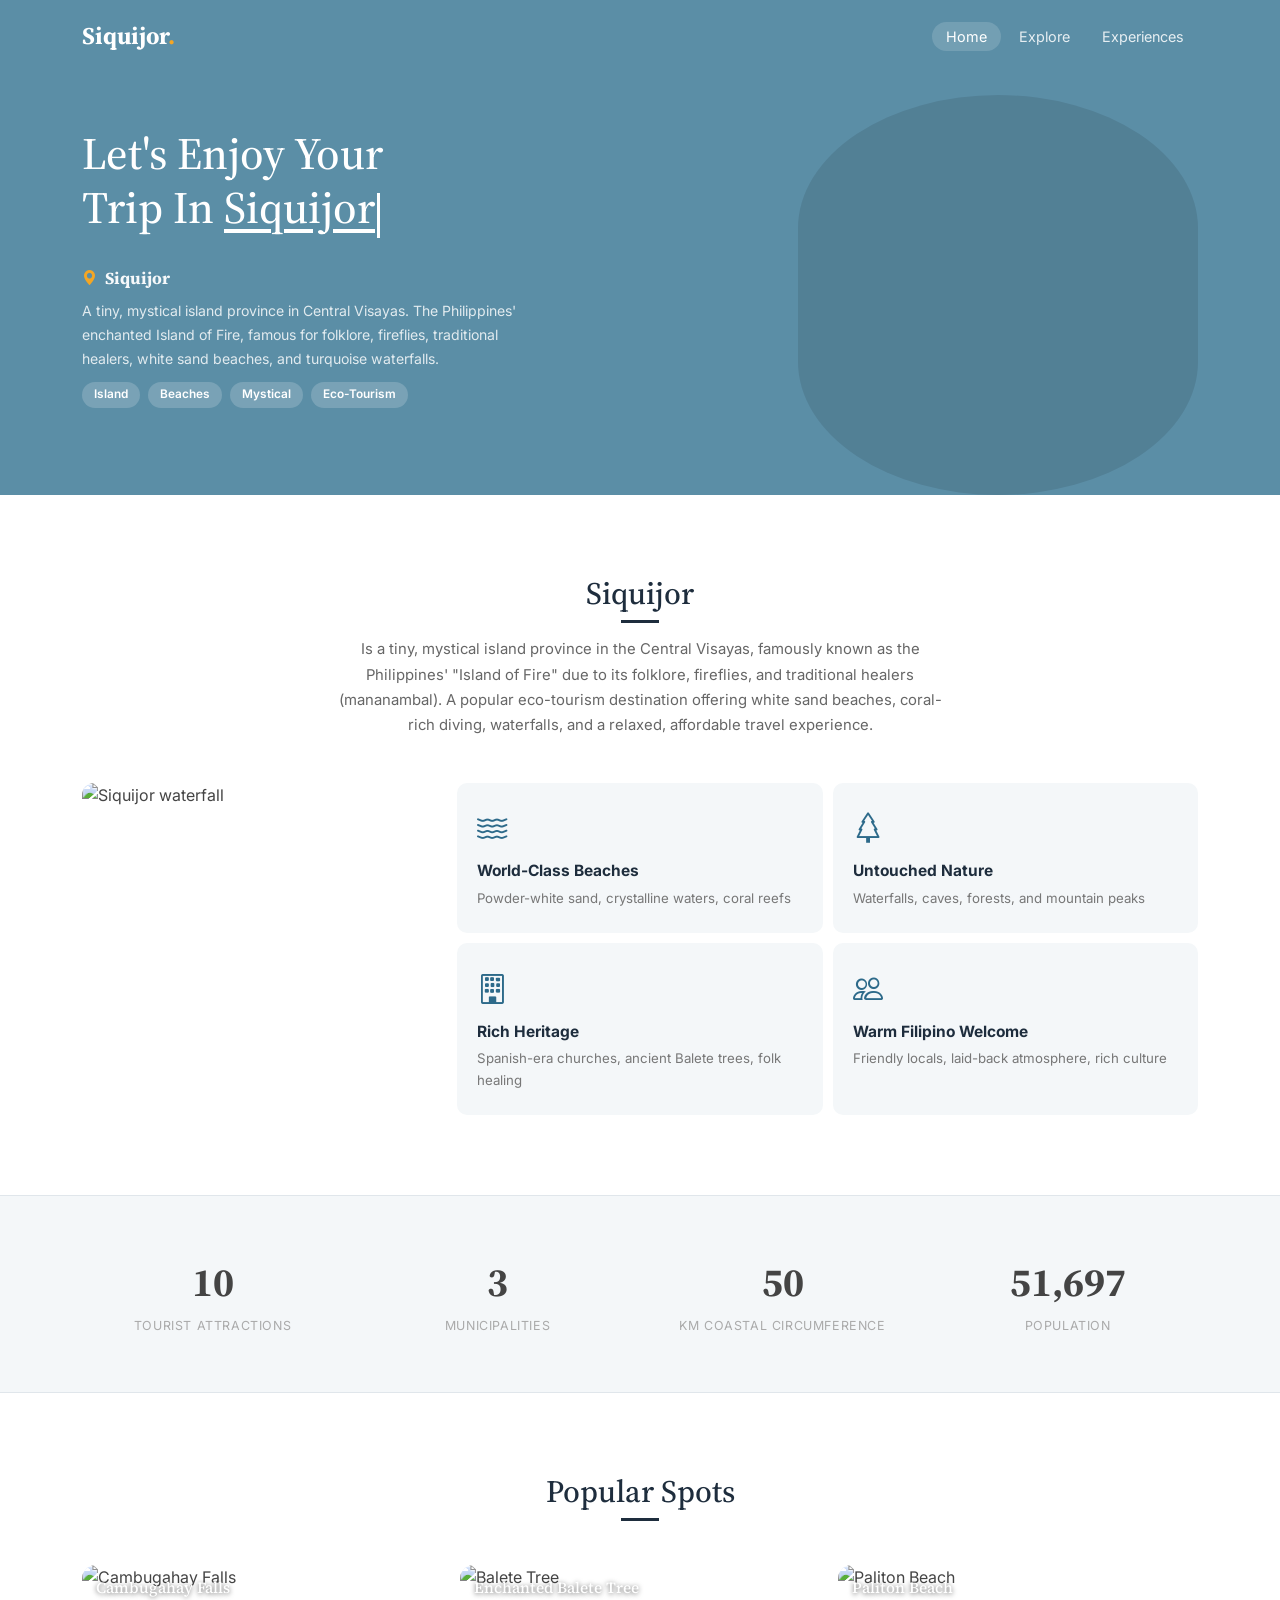
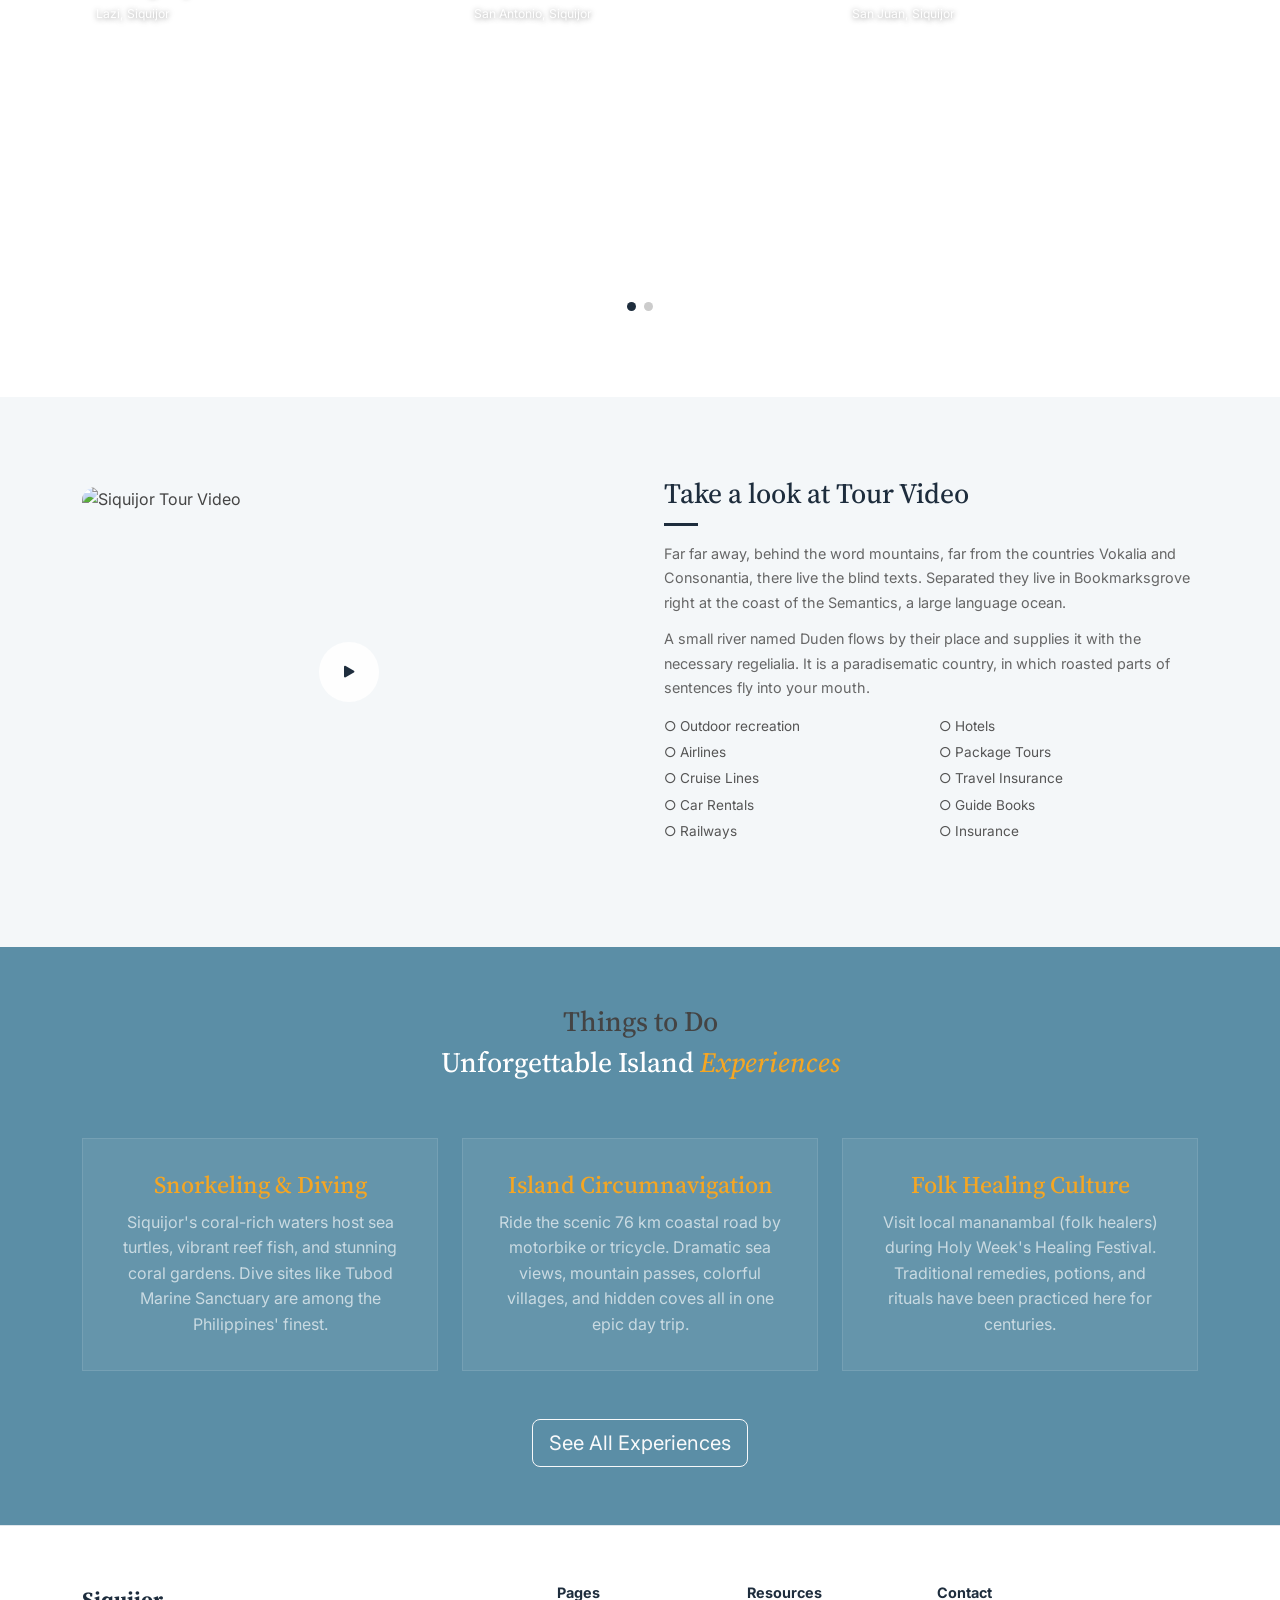
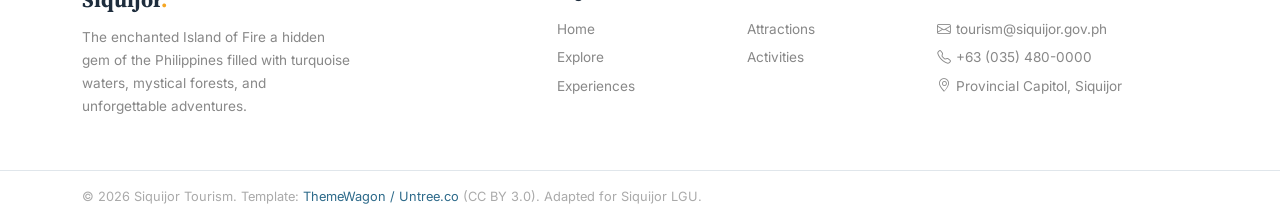
==== index.html @ eb61f253 "Add files via upload" ====
<!doctype html>
<html lang="en">
<head>
  <meta charset="utf-8">
  <meta name="viewport" content="width=device-width, initial-scale=1, shrink-to-fit=no">
  <link rel="preconnect" href="https://fonts.googleapis.com">
  <link rel="preconnect" href="https://fonts.gstatic.com" crossorigin>
  <link href="https://fonts.googleapis.com/css2?family=Source+Serif+Pro:wght@400;700&family=Inter:wght@400;600;700&display=swap" rel="stylesheet">
  <link rel="stylesheet" href="https://cdn.jsdelivr.net/npm/bootstrap@5.3.2/dist/css/bootstrap.min.css">
  <link rel="stylesheet" href="https://cdn.jsdelivr.net/npm/bootstrap-icons@1.11.3/font/bootstrap-icons.min.css">
  <title>Siquijor – Island of Fire and Enchantment | Philippines</title>
  <style>
    :root {
      --primary: #2d6a8a;
      --teal-hero: #5b8ea6;
      --dark: #1e2d3d;
      --text: #444;
      --light-bg: #f4f7f9;
      --border: #e0e6eb;
      --accent: #f5a623;
    }
    *, *::before, *::after { box-sizing: border-box; margin: 0; padding: 0; }
    html { scroll-behavior: smooth; }
    body { font-family: 'Inter', sans-serif; color: var(--text); background: #fff; overflow-x: hidden; }
    h1, h2, h3, h4 { font-family: 'Source Serif Pro', serif; }
    a { text-decoration: none; color: inherit; }

    .site-nav {
      position: absolute; top: 0; left: 0; right: 0;
      z-index: 200; padding: 18px 0;
    }
    .nav-inner { display: flex; align-items: center; justify-content: space-between; }
    .logo { font-family: 'Source Serif Pro', serif; font-size: 1.5rem; font-weight: 700; color: #fff; }
    .logo .dot { color: var(--accent); }
    .nav-menu { list-style: none; display: flex; gap: 4px; margin: 0; padding: 0; }
    .nav-menu a {
      color: rgba(255,255,255,0.85); font-size: 0.9rem;
      padding: 6px 14px; border-radius: 20px; transition: background 0.2s;
    }
    .nav-menu a:hover, .nav-menu a.active { color: #fff; background: rgba(255,255,255,0.15); }
    .nav-toggle { display: none; background: none; border: none; cursor: pointer; padding: 4px; }
    .nav-toggle span { display: block; width: 22px; height: 2px; background: #fff; margin: 5px 0; border-radius: 2px; }

    .hero {
      background: var(--teal-hero);
      padding: 95px 0 55px;
      position: relative;
      overflow: visible;
      min-height: 460px;
    }
    .hero-layout {
      display: flex;
      align-items: center;
      justify-content: space-between;
      gap: 30px;
    }
    .hero-left { flex: 1 1 400px; max-width: 580px; }
    .hero-right { flex: 0 0 auto; align-self: flex-end; margin-bottom: -55px; margin-left: -50px; }

    .hero-left h1 {
      font-size: clamp(1.9rem, 3.5vw, 2.8rem);
      color: #fff; line-height: 1.2; margin-bottom: 28px;
    }
    .typed-wrap { white-space: nowrap; }
    .typed-word { text-decoration: underline; text-underline-offset: 6px; }
    .typed-cursor {
      display: inline-block;
      width: 3px; height: 1em;
      background: #fff;
      margin-left: 2px;
      vertical-align: text-bottom;
      animation: blink 0.7s step-end infinite;
    }
    @keyframes blink { 0%,100%{opacity:1} 50%{opacity:0} }

    .slide-desc { margin-top: 22px; max-width: 440px; }
    .slide-desc .dest-name {
      font-family: 'Source Serif Pro', serif;
      font-size: 1.05rem; font-weight: 700;
      color: rgba(255,255,255,0.95); margin-bottom: 8px;
      display: flex; align-items: center; gap: 8px;
    }
    .slide-desc .dest-name i { font-size: 0.95rem; color: var(--accent); }
    .slide-desc p { font-size: 0.88rem; color: rgba(255,255,255,0.82); line-height: 1.7; margin: 0; }
    .slide-desc .dest-tags { display: flex; gap: 8px; margin-top: 12px; flex-wrap: wrap; }
    .slide-desc .tag {
      background: rgba(255,255,255,0.18); color: #fff;
      font-size: 0.74rem; font-weight: 600;
      padding: 4px 12px; border-radius: 20px;
    }

    .hero-oval-wrap {
      width: 400px;
      height: 400px;
      position: relative;
    }
    .oval-frame {
      position: absolute; inset: 0;
      border-radius: 60% 60% 60% 60% / 40% 40% 40% 40%;
      overflow: hidden;
      background: rgba(0,0,0,0.1); 
    }
    .oval-slide {
      position: absolute; inset: 0;
      opacity: 0;
      transition: opacity 0.9s ease;
    }
    .oval-slide.active { opacity: 1; }
    .oval-slide img {
      width: 100%; height: 100%;
      object-fit: cover; display: block;
    }

    .section { padding: 80px 0; }
    .section-heading { text-align: center; margin-bottom: 44px; }
    .section-heading h2 { font-size: 1.95rem; color: var(--dark); margin-bottom: 8px; }
    .section-heading .line { width: 38px; height: 3px; background: var(--dark); margin: 0 auto 14px; }
    .section-heading p { color: #666; max-width: 620px; margin: 0 auto; font-size: 0.93rem; line-height: 1.7; }

    .features-grid {
      display: grid;
      grid-template-columns: 1fr 1fr 1fr;
      grid-template-rows: auto auto;
      gap: 10px;
    }
    .feat-img-col {
      grid-row: span 2;
      border-radius: 12px; overflow: hidden;
      min-height: 280px;
    }
    .feat-img-col img { width: 100%; height: 100%; object-fit: cover; display: block; }
    .feat-card {
      background: var(--light-bg); border-radius: 10px;
      padding: 24px 20px; transition: box-shadow 0.2s;
    }
    .feat-card:hover { box-shadow: 0 5px 18px rgba(0,0,0,0.08); }
    .feat-icon { font-size: 1.9rem; color: var(--primary); margin-bottom: 10px; display: block; }
    .feat-card h4 { font-family: 'Inter', sans-serif; font-weight: 700; font-size: 0.97rem; color: var(--dark); margin-bottom: 7px; }
    .feat-card p { font-size: 0.83rem; color: #777; line-height: 1.6; margin: 0; }

    .stats-bar { background: var(--light-bg); padding: 48px 0; border-top: 1px solid var(--border); border-bottom: 1px solid var(--border); }
    .stat-box { text-align: center; padding: 8px; }
    .stat-num { font-family: 'Source Serif Pro', serif; font-size: 2.5rem; font-weight: 700; color: var(--white); display: block; }
    .stat-lbl { font-size: 0.78rem; color: #aaa; text-transform: uppercase; letter-spacing: 0.6px; }

    .carousel-outer { overflow: hidden; }
    .carousel-track { display: flex; gap: 18px; transition: transform 0.45s ease; }
    .spot-card {
      flex: 0 0 calc(33.333% - 12px);
      border-radius: 14px; overflow: hidden;
      position: relative; height: 310px;
    }
    .spot-card img { width: 100%; height: 100%; object-fit: cover; display: block; }
    .spot-label {
      position: absolute; top: 14px; left: 14px; color: #fff;
    }
    .spot-label h4 { font-size: 0.97rem; margin-bottom: 2px; text-shadow: 0 1px 5px rgba(0,0,0,0.65); }
    .spot-label span { font-size: 0.76rem; opacity: 0.85; text-shadow: 0 1px 5px rgba(0,0,0,0.5); }
    .c-dots { text-align: center; margin-top: 18px; }
    .c-dots button {
      width: 9px; height: 9px; border-radius: 50%;
      border: none; background: #ccc; margin: 0 4px;
      cursor: pointer; padding: 0; transition: background 0.2s;
    }
    .c-dots button.on { background: var(--dark); }


    .vid-wrap { position: relative; border-radius: 14px; overflow: hidden; }
    .vid-wrap img { width: 100%; height: 370px; object-fit: cover; display: block; }
    .play-btn {
      position: absolute; top: 50%; left: 50%;
      transform: translate(-50%, -50%);
      width: 60px; height: 60px; background: rgba(255,255,255,0.9);
      border-radius: 50%; display: flex; align-items: center; justify-content: center;
      font-size: 1.3rem; color: var(--dark); transition: all 0.2s; cursor: pointer;
    }
    .play-btn:hover { background: #fff; transform: translate(-50%, -50%) scale(1.1); color: var(--primary); }
    .vid-text h2 { font-size: 1.75rem; color: var(--dark); }
    .vid-divider { width: 34px; height: 3px; background: var(--dark); margin: 12px 0 16px; }
    .vid-text p { color: #666; font-size: 0.9rem; line-height: 1.7; margin-bottom: 12px; }
    .two-list { column-count: 2; column-gap: 16px; list-style: none; padding: 0; margin-bottom: 22px; }
    .two-list li { font-size: 0.85rem; color: #555; padding: 3px 0; }
    .two-list li::before { content: "○  "; }
    .btn-dark { background: var(--teal-hero); color: #fff; padding: 10px 26px; border-radius: 24px; font-size: 0.88rem; font-weight: 600; display: inline-block; transition: background 0.2s; border: none; cursor: pointer; }
    .btn-dark:hover { background: var(--primary); color: #fff; }

    .cta-strip { background: var(--teal-hero); padding: 58px 0; text-align: center; }
    .cta-strip h2 { color: #fff; font-size: 1.75rem; margin-bottom: 10px; }
    .cta-strip p { color: rgba(255,255,255,0.6); margin-bottom: 26px; }
    .btn-wh-out { border: 2px solid #fff; color: #fff; padding: 10px 26px; border-radius: 24px; font-size: 0.88rem; font-weight: 600; display: inline-block; transition: all 0.2s; }
    .btn-wh-out:hover { background: #fff; color: var(--dark); }

    .site-footer { padding: 58px 0 0; border-top: 1px solid var(--border); }
    .f-logo { font-family: 'Source Serif Pro', serif; font-size: 1.35rem; font-weight: 700; color: var(--dark); display: block; margin-bottom: 10px; }
    .f-logo .dot { color: var(--accent); }
    .f-desc { font-size: 0.85rem; color: #888; line-height: 1.7; max-width: 270px; margin-bottom: 14px; }
    .social-row { display: flex; gap: 7px; }
    .social-row a { width: 32px; height: 32px; border-radius: 50%; border: 1px solid var(--border); display: flex; align-items: center; justify-content: center; font-size: 0.82rem; color: #888; transition: all 0.2s; }
    .social-row a:hover { border-color: var(--primary); color: var(--primary); }
    .f-head { font-family: 'Inter', sans-serif; font-weight: 700; font-size: 0.9rem; color: var(--dark); margin-bottom: 14px; }
    .f-links { list-style: none; padding: 0; }
    .f-links li { padding: 4px 0; font-size: 0.85rem; color: #888; display: flex; align-items: center; gap: 5px; }
    .f-links a { color: #888; transition: color 0.2s; }
    .f-links a:hover { color: var(--primary); }
    .f-bottom { margin-top: 38px; border-top: 1px solid var(--border); padding: 16px 0; }
    .f-bottom p { font-size: 0.8rem; color: #aaa; margin: 0; }
    .f-bottom a { color: var(--primary); }

    @media (max-width: 991px) {
      .hero-layout { flex-wrap: wrap; justify-content: center; }
      .hero-left { max-width: 100%; text-align: left; }
      .hero-right { margin: 0 auto; }
      .hero-oval-wrap { width: 260px; height: 320px; }
      .features-grid { grid-template-columns: 1fr 1fr; }
      .feat-img-col { grid-row: 1; grid-column: span 2; min-height: 220px; }
      .spot-card { flex: 0 0 calc(50% - 9px); }
    }
    @media (max-width: 767px) {
      .nav-menu { display: none; flex-direction: column; position: absolute; top: 58px; left: 0; right: 0; background: var(--dark); padding: 14px; z-index: 199; }
      .nav-menu.open { display: flex; }
      .nav-toggle { display: block; }
      .hero-oval-wrap { width: 200px; height: 250px; }
      .features-grid { grid-template-columns: 1fr; }
      .feat-img-col { grid-column: 1; min-height: 180px; }
      .spot-card { flex: 0 0 calc(100% - 9px); }
      .section { padding: 52px 0; }
    }

.food-card {
  background: rgba(255,255,255,0.06);
  border: 1px solid rgba(255,255,255,0.1);
  border-radius: var(--radius);
  padding: 32px 28px;
  text-align: center;
  transition: var(--transition);
}
.food-card:hover {
  background: rgba(255,255,255,0.12);
  transform: translateY(-4px);
}
.food-icon { font-size: 3rem; margin-bottom: 16px; display: block; }
.food-card h4 { color: var(--accent); font-size: 1.5rem; margin-bottom: 10px; }
.food-card p { color: rgba(255,255,255,0.65); font-size: 1rem; line-height: 1.6; margin: 0; }
  </style>
</head>
<body>

<nav class="site-nav">
  <div class="container">
    <div class="nav-inner">
      <a href="index.html" class="logo">Siquijor<span class="dot">.</span></a>
      <ul class="nav-menu" id="navMenu">
        <li><a href="index.html" class="active">Home</a></li>
        <li><a href="explore.html">Explore</a></li>
        <li><a href="experiences.html">Experiences</a></li>
      </ul>
      <button class="nav-toggle" id="navToggle" aria-label="Menu">
        <span></span><span></span><span></span>
      </button>
    </div>
  </div>
</nav>

<div class="hero">
  <div class="container">
    <div class="hero-layout">

      <div class="hero-left">
        <h1>
          Let's Enjoy Your<br>
          Trip In <span class="typed-wrap"><span class="typed-word" id="typedWord"></span><span class="typed-cursor" id="typedCursor"></span></span>
        </h1>
        <div class="slide-desc" id="slideDesc">
            <div class="dest-name"><i class="bi bi-geo-alt-fill"></i><span id="descName">Siquijor</span></div>
            <p id="descText">A tiny, mystical island province in Central Visayas the Philippines' enchanted "Island of Fire." Known for folklore, fireflies, white sand beaches, and turquoise waterfalls.</p>
            <div class="dest-tags" id="descTags">
              <span class="tag">Island</span>
              <span class="tag">Beaches</span>
              <span class="tag">Mystical</span>
            </div>
          </div>
      </div>

      <div class="hero-right">
        <div class="hero-oval-wrap">
          <div class="oval-frame" id="ovalSlider">
          </div>
        </div>
      </div>

    </div>
  </div>
</div>

<section class="section">
  <div class="container">
    <div class="section-heading">
      <h2>Siquijor</h2>
      <div class="line"></div>
      <p>Is a tiny, mystical island province in the Central Visayas, famously known as the Philippines' "Island of Fire" due to its folklore, fireflies, and traditional healers (mananambal). A popular eco-tourism destination offering white sand beaches, coral-rich diving, waterfalls, and a relaxed, affordable travel experience.</p>
    </div>
    <div class="features-grid">
      <div class="feat-img-col">
        <img src="https://ichef.bbci.co.uk/images/ic/1024xn/p0hwqldg.jpg.webp" alt="Siquijor waterfall">
      </div>
      <div class="feat-card">
        <span class="feat-icon"><i class="bi bi-water"></i></span>
        <h4>World-Class Beaches</h4>
        <p>Powder-white sand, crystalline waters, coral reefs</p>
      </div>
      <div class="feat-card">
        <span class="feat-icon"><i class="bi bi-tree"></i></span>
        <h4>Untouched Nature</h4>
        <p>Waterfalls, caves, forests, and mountain peaks</p>
      </div>
      <div class="feat-card">
        <span class="feat-icon"><i class="bi bi-building"></i></span>
        <h4>Rich Heritage</h4>
        <p>Spanish-era churches, ancient Balete trees, folk healing</p>
      </div>
      <div class="feat-card">
        <span class="feat-icon"><i class="bi bi-people"></i></span>
        <h4>Warm Filipino Welcome</h4>
        <p>Friendly locals, laid-back atmosphere, rich culture</p>
      </div>
    </div>
  </div>
</section>

<div class="stats-bar">
  <div class="container">
    <div class="row text-center">
      <div class="col-6 col-md-3"><div class="stat-box"><span class="stat-num" data-target="20">0</span><span class="stat-lbl">Tourist Attractions</span></div></div>
      <div class="col-6 col-md-3"><div class="stat-box"><span class="stat-num" data-target="6">0</span><span class="stat-lbl">Municipalities</span></div></div>
      <div class="col-6 col-md-3"><div class="stat-box"><span class="stat-num" data-target="102">0</span><span class="stat-lbl">km Coastal Circumference</span></div></div>
      <div class="col-6 col-md-3"><div class="stat-box"><span class="stat-num" data-target="103395">0</span><span class="stat-lbl">Population</span></div></div>
    </div>
  </div>
</div>

<section class="section">
  <div class="container">
    <div class="section-heading"><h2>Popular Spots</h2><div class="line"></div></div>
    <div class="carousel-outer">
      <div class="carousel-track" id="spotTrack">
        <div class="spot-card"><img src="https://www.thecoastalcampaign.com/wp-content/uploads/2020/05/Cambugahay-Falls-Siquijor-1-1079x675.jpg" alt="Cambugahay Falls"><div class="spot-label"><h4>Cambugahay Falls</h4><span>Lazi, Siquijor</span></div></div>
        <div class="spot-card"><img src="https://dynamic-media-cdn.tripadvisor.com/media/photo-o/1a/de/40/39/oldest-balete-tree-in.jpg?w=1200&h=-1&s=1" alt="Balete Tree"><div class="spot-label"><h4>Enchanted Balete Tree</h4><span>San Antonio, Siquijor</span></div></div>
        <div class="spot-card"><img src="https://misskhae.com/wp-content/uploads/2022/04/siquijor-header.webp" alt="Paliton Beach"><div class="spot-label"><h4>Paliton Beach</h4><span>San Juan, Siquijor</span></div></div>
        <div class="spot-card"><img src="https://dailytravelpill.com/wp-content/uploads/2020/01/salagdoong-beach-siquijor-aerial-view.jpg" alt="Salagdoong Beach"><div class="spot-label"><h4>Salagdoong Beach</h4><span>Maria, Siquijor</span></div></div>
        <div class="spot-card"><img src="https://iheartph.com/wp-content/uploads/2024/02/siquijor-church2.jpg" alt="Lazi Church"><div class="spot-label"><h4>Lazi Church</h4><span>Lazi, Siquijor</span></div></div>
        <div class="spot-card"><img src="https://dynamic-media-cdn.tripadvisor.com/media/photo-o/16/e8/e8/54/photo1jpg.jpg?w=300&h=300&s=1" alt="Lugnason Falls"><div class="spot-label"><h4>Lugnason Falls</h4><span>San Juan, Siquijor</span></div></div>
      </div>
    </div>
    <div class="c-dots" id="spotDots"></div>
  </div>
</section>

<section class="section" style="background:var(--light-bg);">
  <div class="container">
    <div class="row align-items-center g-5">
      <div class="col-lg-6">
        <div class="vid-wrap">
          <img src="https://www.projectlupad.com/wp-content/uploads/2017/12/Enchanted-Siquijor-Aerial-Tour-by-Project-LUPAD.jpeg" alt="Siquijor Tour Video">
          <a class="play-btn" href="https://www.youtube.com/watch?v=0tFVFdvs7HM&t=34s" target="_blank" rel="noopener"><i class="bi bi-play-fill"></i></a>
        </div>
      </div>
      <div class="col-lg-6">
        <div class="vid-text">
          <h2>Take a look at Tour Video</h2>
          <div class="vid-divider"></div>
          <p>Far far away, behind the word mountains, far from the countries Vokalia and Consonantia, there live the blind texts. Separated they live in Bookmarksgrove right at the coast of the Semantics, a large language ocean.</p>
          <p>A small river named Duden flows by their place and supplies it with the necessary regelialia. It is a paradisematic country, in which roasted parts of sentences fly into your mouth.</p>
          <ul class="two-list">
            <li>Outdoor recreation</li><li>Airlines</li>
            <li>Cruise Lines</li><li>Car Rentals</li>
            <li>Railways</li><li>Hotels</li>
            <li>Package Tours</li><li>Travel Insurance</li>
            <li>Guide Books</li><li>Insurance</li>
          </ul>
        </div>
      </div>
    </div>
  </div>
</section>

<section class="bg-dark-island py-section">
  <div class="cta-strip"> 
    <div class="container">
      <div class="row justify-content-center mb-5" data-aos="fade-up">
        <div class="col-lg-6 text-center">
          <h3 span class="section-eyebrow text-shadow">Things to Do</span></h3>
          <h2 class="section-title text-white">Unforgettable Island <em style="color:var(--accent)">Experiences</em></h2>
          <div class="divider divider-center"></div>
        </div>
      </div>
      <div class="row g-4">
        <div class="col-md-4" data-aos="fade-up" data-aos-delay="50">
          <div class="food-card">
            <h4>Snorkeling & Diving</h4>
            <p>Siquijor's coral-rich waters host sea turtles, vibrant reef fish, and stunning coral gardens. Dive sites like Tubod Marine Sanctuary are among the Philippines' finest.</p>
          </div>
        </div>
        <div class="col-md-4" data-aos="fade-up" data-aos-delay="100">
          <div class="food-card">
            <h4>Island Circumnavigation</h4>
            <p>Ride the scenic 76 km coastal road by motorbike or tricycle. Dramatic sea views, mountain passes, colorful villages, and hidden coves all in one epic day trip.</p>
          </div>
        </div>
        <div class="col-md-4" data-aos="fade-up" data-aos-delay="150">
          <div class="food-card">
            <h4>Folk Healing Culture</h4>
            <p>Visit local mananambal (folk healers) during Holy Week's Healing Festival. Traditional remedies, potions, and rituals have been practiced here for centuries.</p>
          </div>
        </div>
      </div>
      <div class="text-center mt-5" data-aos="fade-up">
        <a href="experiences.html" class="btn btn-outline-light btn-lg">See All Experiences</a>
      </div>
    </div>
  </div>
</section>

<footer class="site-footer">
  <div class="container">
    <div class="row g-4">
      <div class="col-md-6 col-lg-4">
        <span class="f-logo">Siquijor<span class="dot">.</span></span>
        <p class="f-desc">The enchanted Island of Fire a hidden gem of the Philippines filled with turquoise waters, mystical forests, and unforgettable adventures.</p>
      </div>
      <div class="col-sm-6 col-lg-2 offset-lg-1">
        <h5 class="f-head">Pages</h5>
        <ul class="f-links">
          <li><a href="index.html">Home</a></li>
          <li><a href="explore.html">Explore</a></li>
          <li><a href="experiences.html">Experiences</a></li>
        </ul>
      </div>
      <div class="col-sm-6 col-lg-2">
        <h5 class="f-head">Resources</h5>
        <ul class="f-links">
          <li><a href="explore.html">Attractions</a></li>
          <li><a href="experiences.html">Activities</a></li>
        </ul>
      </div>
      <div class="col-lg-3">
        <h5 class="f-head">Contact</h5>
        <ul class="f-links">
          <li><i class="bi bi-envelope"></i> tourism@siquijor.gov.ph</li>
          <li><i class="bi bi-telephone"></i> +63 (035) 480-0000</li>
          <li><i class="bi bi-geo-alt"></i> Provincial Capitol, Siquijor</li>
        </ul>
      </div>
    </div>
  </div>
  <div class="f-bottom">
    <div class="container">
      <p>&copy; <span id="yr"></span> Siquijor Tourism. Template: <a href="https://themewagon.com/themes/free-bootstrap-5-travel-agency-website-template-tour/" target="_blank">ThemeWagon / Untree.co</a> (CC BY 3.0). Adapted for Siquijor LGU.</p>
    </div>
  </div>
</footer>

<script src="https://cdn.jsdelivr.net/npm/bootstrap@5.3.2/dist/js/bootstrap.bundle.min.js"></script>
<script>
var SLIDES = [
  {
    label: 'Siquijor',
    src: 'https://travelswithahobo.com/wp-content/uploads/2015/11/siquijor.png',
    desc: "A tiny, mystical island province in Central Visayas. The Philippines' enchanted Island of Fire, famous for folklore, fireflies, traditional healers, white sand beaches, and turquoise waterfalls.",
    tags: ['Island', 'Beaches', 'Mystical', 'Eco-Tourism']
  },
  {
    label: 'Cambugahay Falls',
    src: 'https://www.thecoastalcampaign.com/wp-content/uploads/2020/05/Cambugahay-Waterfalls-682x1024.jpg',
    desc: 'Three tiers of glowing turquoise water with rope swings, bamboo rafts, and natural pools in Lazi. The crown jewel of Siquijor only P30 entrance fee.',
    tags: ['Waterfall', 'Rope Swings', 'Natural Pool', 'P30 Entry']
  },
  {
    label: 'Paliton Beach',
    src: 'https://shewandersabroad.com/wp-content/uploads/2022/02/Paliton-Beach-Siquijor-3.jpg',
    desc: 'The Little Boracay of Siquijor powdery white sand, swaying coconut palms, and golden sunsets in San Juan. Perfect for swimming, snorkeling, and evening strolls.',
    tags: ['White Sand', 'Sunset', 'Snorkeling', 'San Juan']
  },
  {
    label: 'Salagdoong Beach',
    src: 'https://dynamic-media-cdn.tripadvisor.com/media/photo-o/1b/04/cb/86/enjoy-kayaking-and-many.jpg?w=900&h=500&s=1',
    desc: 'Famous for thrilling cliff diving from platforms up to 10 meters high, plus a waterslide in Maria. Crystal-clear turquoise water makes every jump unforgettable.',
    tags: ['Cliff Diving', 'Waterslide', 'Crystal Water', 'P30 Entry']
  },
  {
    label: 'Balete Tree',
    src: 'https://i.pinimg.com/736x/23/7e/09/237e09573a6876f5ade6b4d4b8e7aced.jpg',
    desc: 'A 400-year-old enchanted Balete tree in San Antonio with a natural fish spa pool at its ancient roots. One of the most iconic and mystical heritage landmarks in Siquijor.',
    tags: ['400 Years Old', 'Heritage', 'Fish Spa', 'Mystical']
  }
];

var ovalEl   = document.getElementById('ovalSlider');
var wordEl   = document.getElementById('typedWord');
var descText = document.getElementById('descText');
var descTags = document.getElementById('descTags');
var slideIdx = 0;
var typeTimer = null;
var eraseTimer = null;

SLIDES.forEach(function(s, i) {
  var div = document.createElement('div');
  div.className = 'oval-slide' + (i === 0 ? ' active' : '');
  var img = document.createElement('img');
  img.src = s.src;
  img.alt = s.label;
  div.appendChild(img);
  ovalEl.appendChild(div);
});

var ovalSlides = ovalEl.querySelectorAll('.oval-slide');

function updateDesc(idx) {
  var s = SLIDES[idx];
  if (descText) descText.textContent = s.desc;
  if (descTags) {
    descTags.innerHTML = s.tags.map(function(t) {
      return '<span class="tag">' + t + '</span>';
    }).join('');
  }
}

function typeWord(text, cb) {
  clearInterval(typeTimer);
  clearInterval(eraseTimer);
  var i = 0;
  wordEl.textContent = '';
  typeTimer = setInterval(function() {
    wordEl.textContent = text.slice(0, ++i);
    if (i >= text.length) {
      clearInterval(typeTimer);
      if (cb) setTimeout(cb, 0);
    }
  }, 75);
}

function eraseWord(cb) {
  clearInterval(typeTimer);
  clearInterval(eraseTimer);
  eraseTimer = setInterval(function() {
    var cur = wordEl.textContent;
    if (cur.length === 0) {
      clearInterval(eraseTimer);
      if (cb) setTimeout(cb, 0);
      return;
    }
    wordEl.textContent = cur.slice(0, -1);
  }, 45);
}

function goToSlide(idx) {
  ovalSlides[slideIdx].classList.remove('active');
  slideIdx = idx % SLIDES.length;
  ovalSlides[slideIdx].classList.add('active');
  updateDesc(slideIdx);
  typeWord(SLIDES[slideIdx].label);
}

function scheduleNext() {
  setTimeout(function() {
    eraseWord(function() {
      goToSlide(slideIdx + 1);
      scheduleNext();
    });
  }, 3000);
}

updateDesc(0);
typeWord(SLIDES[0].label, function() {
  scheduleNext();
});

document.getElementById('navToggle').addEventListener('click', function() {
  document.getElementById('navMenu').classList.toggle('open');
});

(function() {
  var track    = document.getElementById('spotTrack');
  var dotsWrap = document.getElementById('spotDots');
  if (!track || !dotsWrap) return;
  var cards = track.querySelectorAll('.spot-card');
  var pp    = window.innerWidth < 768 ? 1 : window.innerWidth < 992 ? 2 : 3;
  var pages = Math.ceil(cards.length / pp);
  var cur   = 0;
  for (var i = 0; i < pages; i++) {
    var btn = document.createElement('button');
    if (i === 0) btn.classList.add('on');
    (function(idx) { btn.addEventListener('click', function() { moveTo(idx); }); })(i);
    dotsWrap.appendChild(btn);
  }
  function moveTo(idx) {
    cur = idx;
    var w = cards[0].offsetWidth + 18;
    track.style.transform = 'translateX(-' + (cur * pp * w) + 'px)';
    dotsWrap.querySelectorAll('button').forEach(function(b, i) { b.classList.toggle('on', i === cur); });
  }
  setInterval(function() { moveTo((cur + 1) % pages); }, 4000);
})();

var counted = false;
window.addEventListener('scroll', function() {
  if (counted) return;
  var el = document.querySelector('.stats-bar');
  if (el && el.getBoundingClientRect().top < window.innerHeight - 80) {
    counted = true;
    document.querySelectorAll('.stat-num').forEach(function(el) {
      var target = +el.dataset.target; var step = target / 80; var cur = 0;
      var t = setInterval(function() {
        cur += step;
        if (cur >= target) { cur = target; clearInterval(t); }
        el.textContent = Math.floor(cur).toLocaleString();
      }, 18);
    });
  }
});

document.getElementById('yr').textContent = new Date().getFullYear();

</script>
</body>
</html>
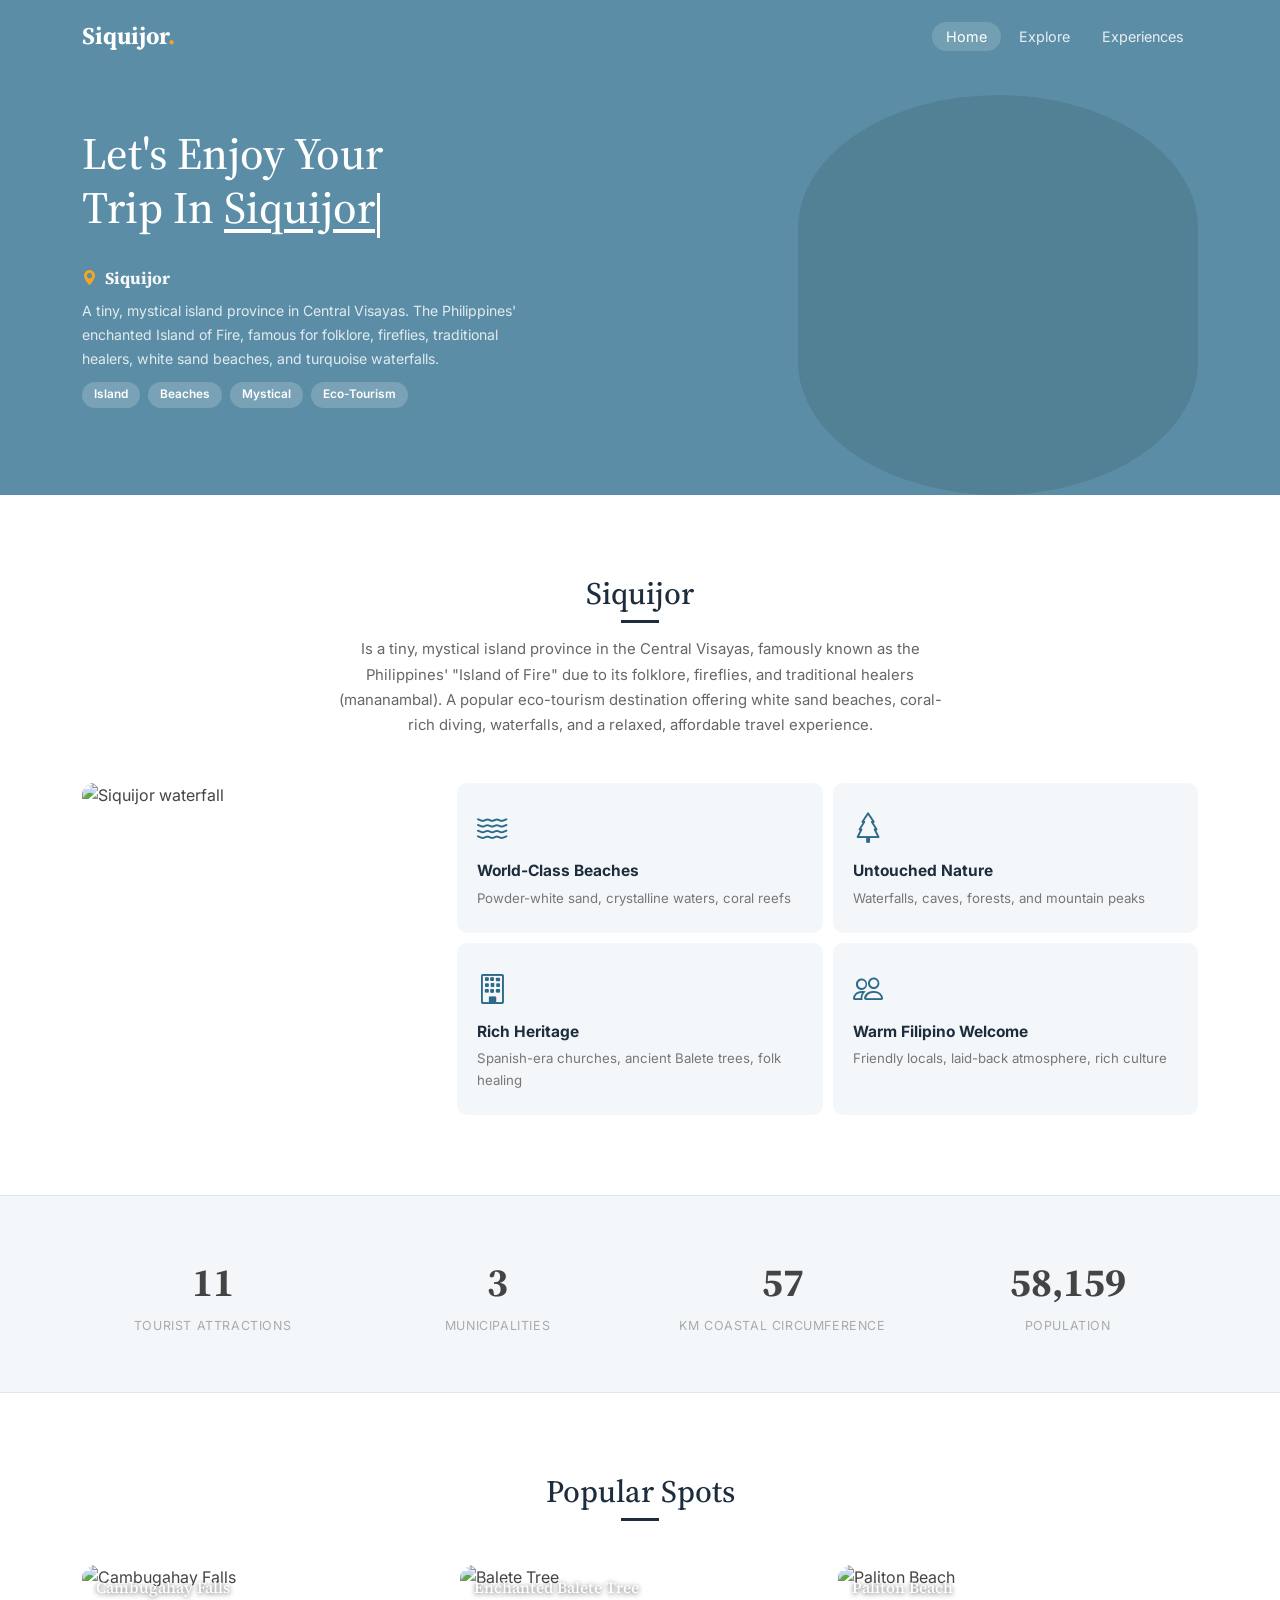
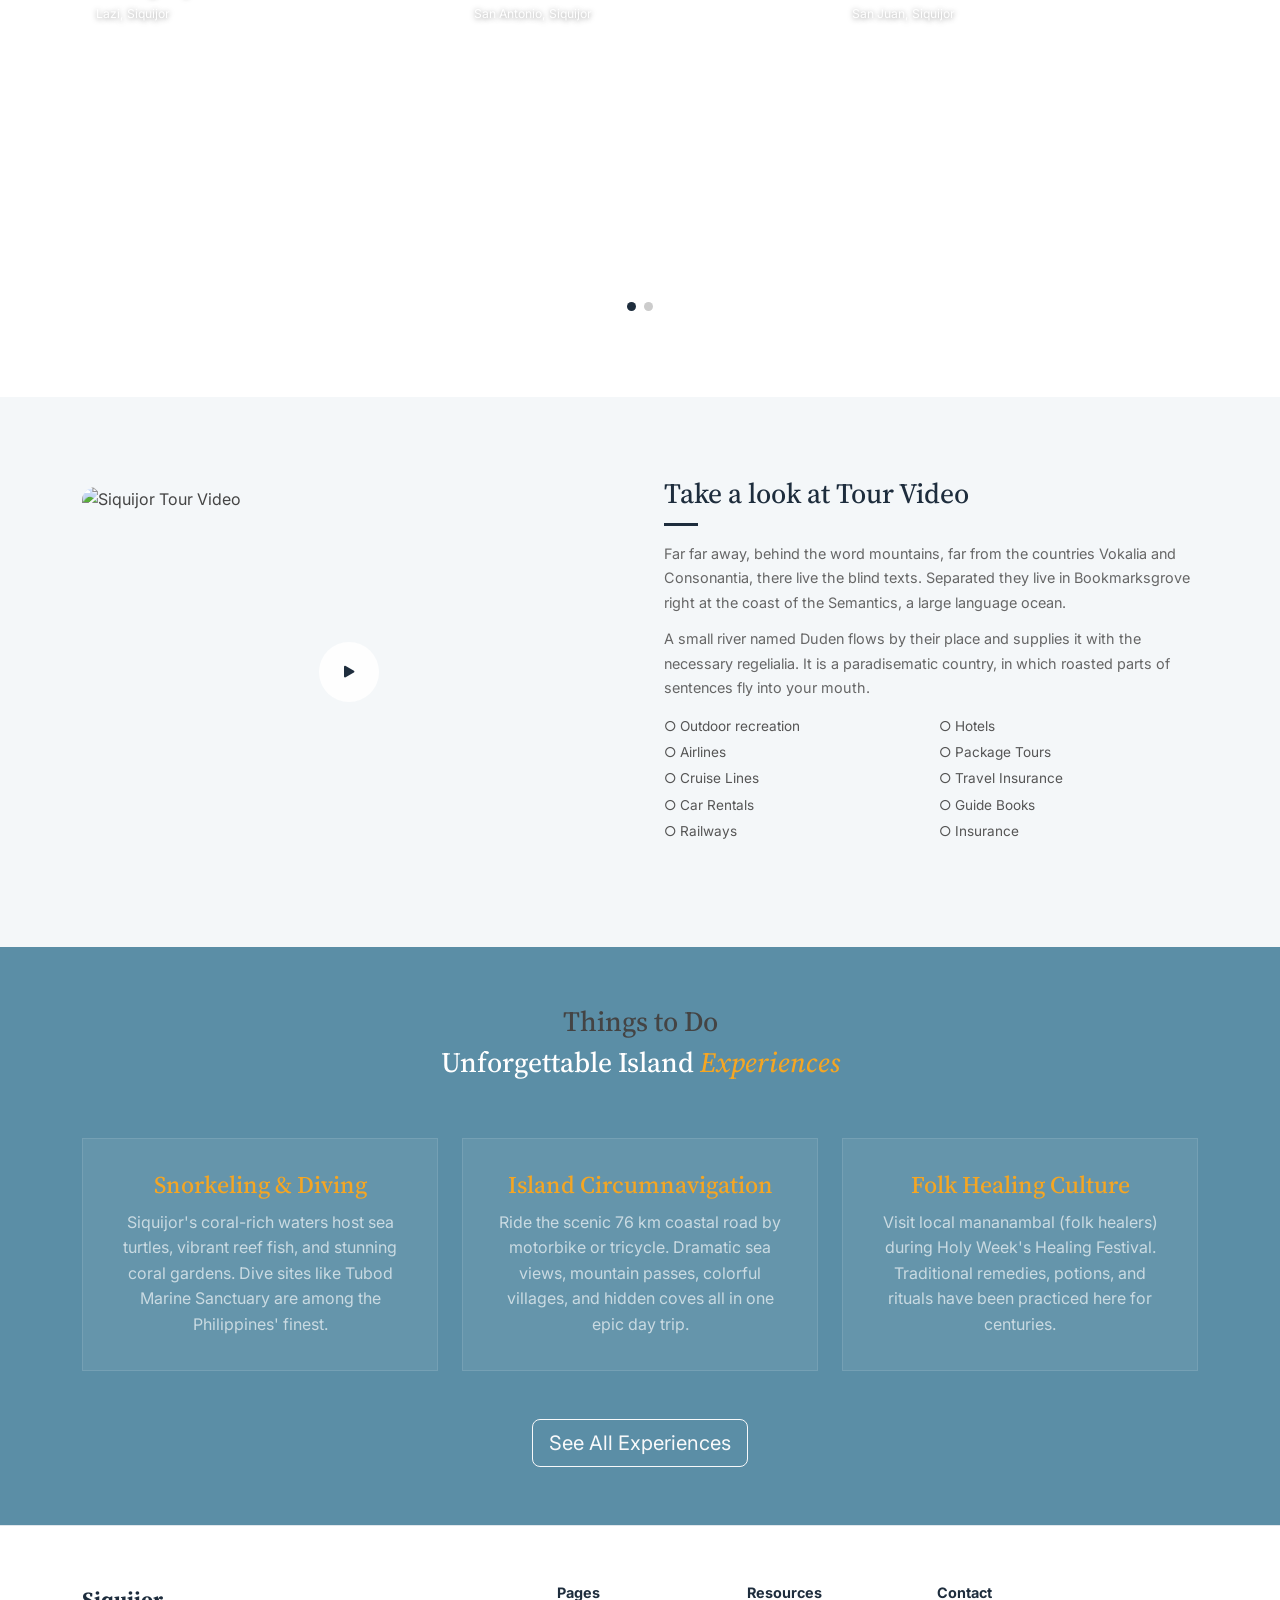
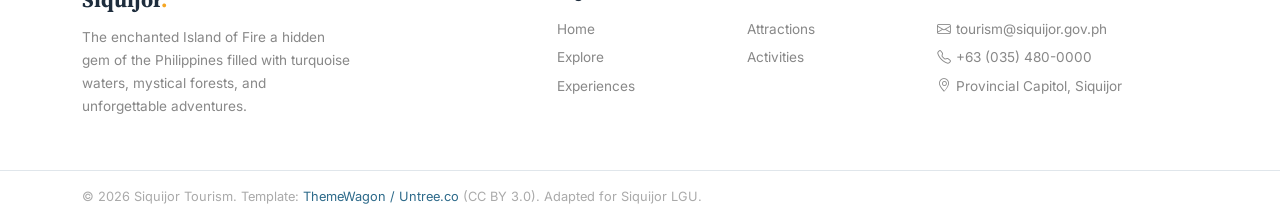
==== commit fe0aa4b6: "index.html" ====
--- a/index.html
+++ b/index.html
@@ -361,7 +361,7 @@
       <div class="col-lg-6">
         <div class="vid-wrap">
           <img src="https://www.projectlupad.com/wp-content/uploads/2017/12/Enchanted-Siquijor-Aerial-Tour-by-Project-LUPAD.jpeg" alt="Siquijor Tour Video">
-          <a class="play-btn" href="https://www.youtube.com/watch?v=0tFVFdvs7HM&t=34s" target="_blank" rel="noopener"><i class="bi bi-play-fill"></i></a>
+          <a class="play-btn" href="https://www.youtube.com/watch?v=0tFVFdvs7HM&t" target="_blank" rel="noopener"><i class="bi bi-play-fill"></i></a>
         </div>
       </div>
       <div class="col-lg-6">
